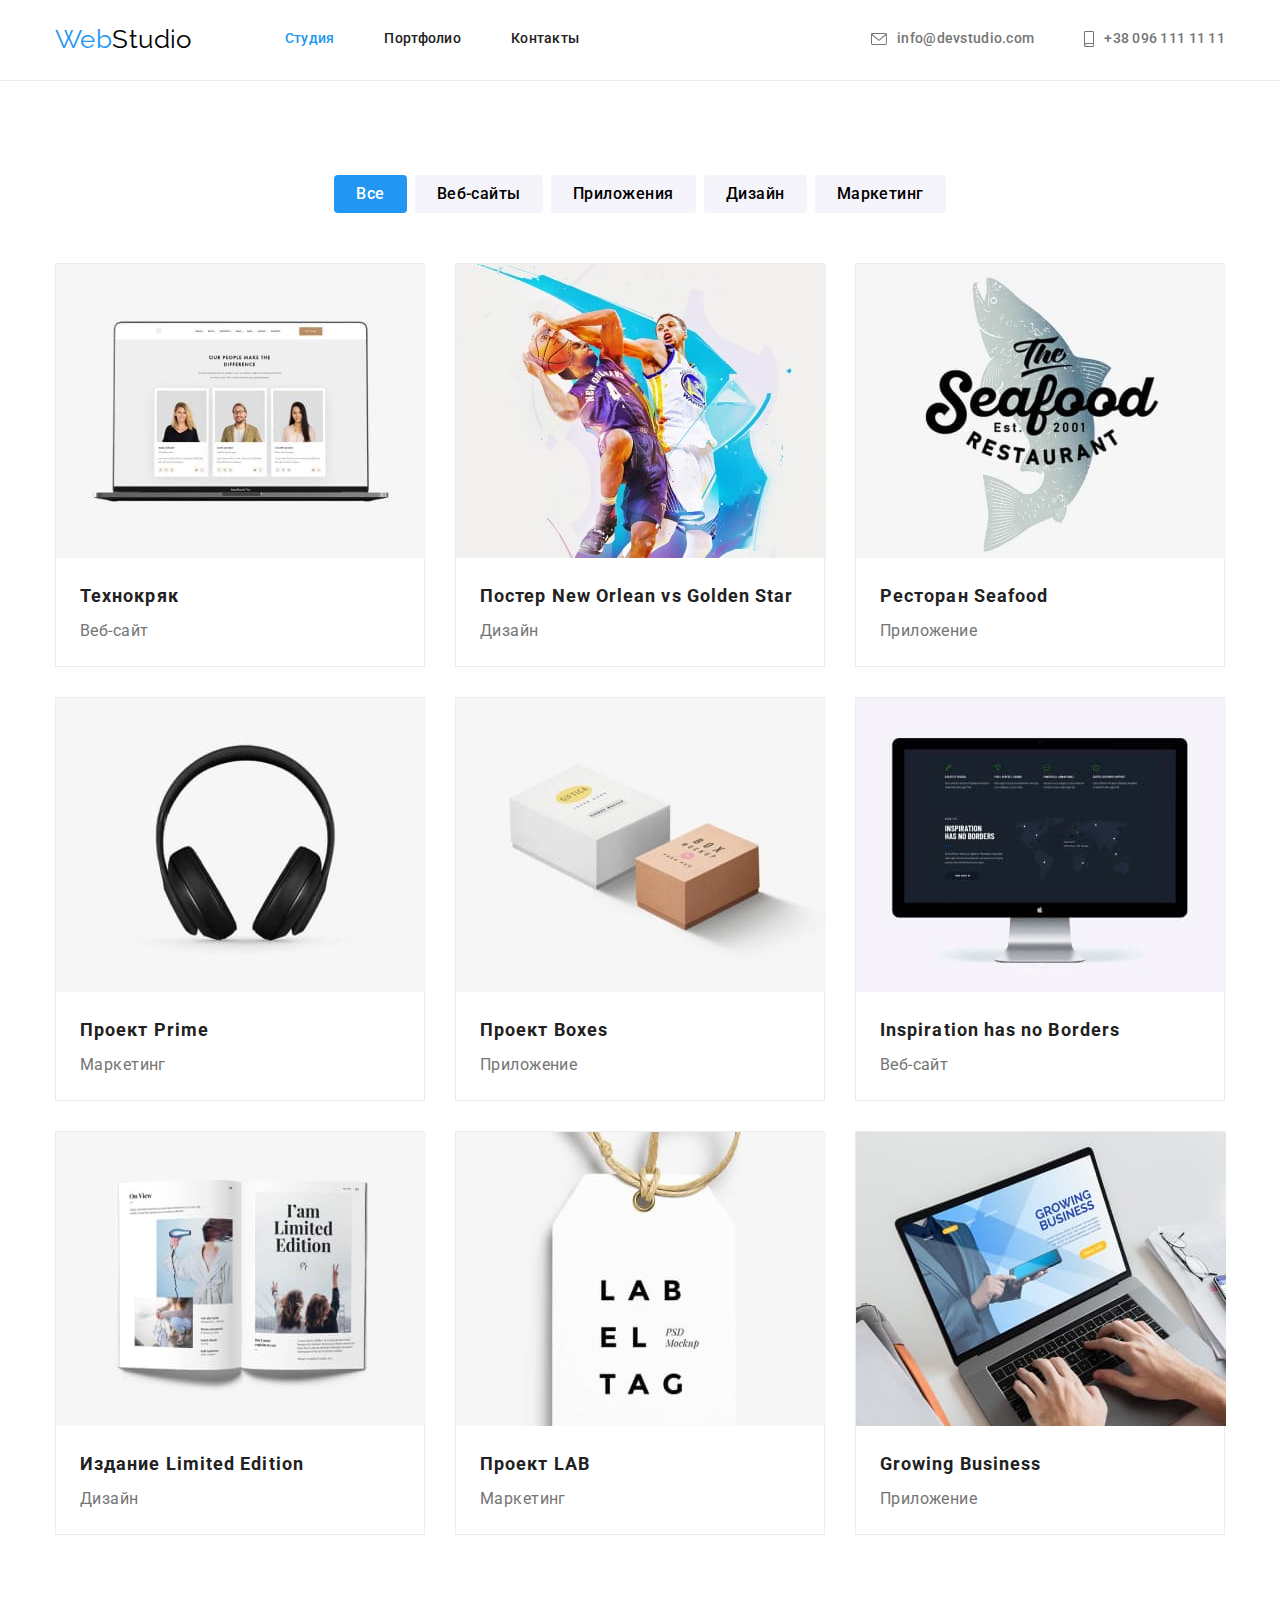
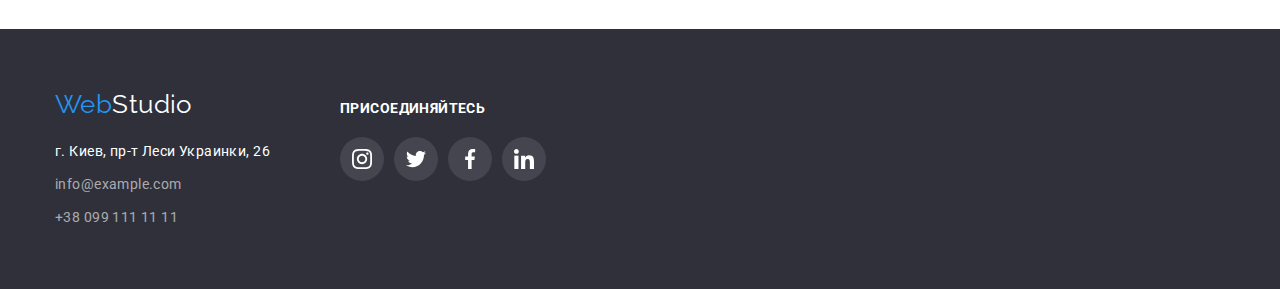
==== portfolio.html @ 63ad3b5c "Initial commit" ====
<!DOCTYPE html>
<html lang="ru">
	<head>
		<meta charset="UTF-8" />
		<meta http-equiv="X-UA-Compatible" content="IE=edge" />
		<meta name="viewport" content="width=device-width, initial-scale=1.0" />
		<title>Document</title>
		<link rel="preconnect" href="https://fonts.googleapis.com" />
		<link rel="preconnect" href="https://fonts.gstatic.com" crossorigin />
		<link
			href="https://fonts.googleapis.com/css2?family=Montserrat:wght@300;700&family=Raleway:wght@700&family=Roboto:wght@400;500;700;900&display=swap"
			rel="stylesheet"
		/>
		<link rel="stylesheet" href="https://cdn.jsdelivr.net/npm/modern-normalize@1.0.0/modern-normalize.min.css" />
		<link rel="stylesheet" href="./css/styles.css" />
	</head>

	<body>
		<!-- HEADER -->
		<header class="page-header">
			<div class="container page-header-container">
				<nav class="page-nav">
					<a class="logo link" href="./index.html">Web<sp class="logo-black">Studio</sp> </a>

					<ul class="menu list">
						<li class="menu-item">
							<a class="menu-link current link" href="./index.html">Студия</a>
						</li>
						<li class="menu-item">
							<a class="menu-link link" href="./portfolio.html">Портфолио</a>
						</li>
						<li class="menu-item">
							<a class="menu-link link" href="">Контакты</a>
						</li>
					</ul>
				</nav>
				<!-- ======== -->
				<ul class="menu list">
					<li class="menu-item">
						<a class="menu-link contact link" href="mailto:info@devstudio.com">
							<svg class="menu-link-icon" width="16px" height="12px">
								<use href="./images/sprite.svg#icon-envelope"></use>
							</svg>
							info@devstudio.com</a
						>
					</li>
					<li class="menu-item">
						<a class="menu-link contact link" href="tel:+380961111111">
							<svg class="menu-link-icon" width="10px" height="16px">
								<use href="./images/sprite.svg#icon-smartphone"></use>
							</svg>
							+38 096 111 11 11</a
						>
					</li>
				</ul>
			</div>
		</header>
		<div class="border"></div>

		<main>
			<!-- PORTFOLIO -->
			<section class="section">
				<h1 class="visually-hidden">Портфолио</h1>
				<div class="container">
					<ul class="portfolio-filtr list">
						<li class="portfolio-filtr-item">
							<button class="portfolio-btn current" type="button">Все</button>
						</li>
						<li class="portfolio-filtr-item">
							<button class="portfolio-btn" type="button">Веб-сайты</button>
						</li>
						<li class="portfolio-filtr-item">
							<button class="portfolio-btn" type="button">Приложения</button>
						</li>
						<li class="portfolio-filtr-item">
							<button class="portfolio-btn" type="button">Дизайн</button>
						</li>
						<li class="portfolio-filtr-item">
							<button class="portfolio-btn" type="button">Маркетинг</button>
						</li>
					</ul>

					<ul class="portfolio-list list">
						<li class="portfolio-link-items">
							<a class="portfolio-link link" href="">
								<img src="./images/projects/prod1.jpg" alt="Веб-сайт Технокряк открыт на мониторе" />
								<h2 class="portfolio-name">Технокряк</h2>
								<p class="portfolio-namefiltr">Веб-сайт</p>
								<p></p>
							</a>
						</li>
						<li class="portfolio-link-items">
							<a class="portfolio-link link" href="">
								<img src="./images/projects/prod2.jpg" alt="Постер баскетбольной команды" />
								<h2 class="portfolio-name">Постер New Orlean vs Golden Star</h2>
								<p class="portfolio-namefiltr">Дизайн</p>
								<p></p>
							</a>
						</li>
						<li class="portfolio-link-items">
							<a class="portfolio-link link" href="">
								<img src="./images/projects/prod3.jpg" alt="Лого рыбного ресторана " />
								<h2 class="portfolio-name">Ресторан Seafood</h2>
								<p class="portfolio-namefiltr">Приложение</p>
								<p></p>
							</a>
						</li>
						<li class="portfolio-link-items">
							<a class="portfolio-link link" href="">
								<img src="./images/projects/prod4.jpg" alt="Наушники" />
								<h2 class="portfolio-name">Проект Prime</h2>
								<p class="portfolio-namefiltr">Маркетинг</p>
								<p></p>
							</a>
						</li>
						<li class="portfolio-link-items">
							<a class="portfolio-link link" href="">
								<img src="./images/projects/prod5.jpg" alt="Упаковочные боксы" />
								<h2 class="portfolio-name">Проект Boxes</h2>
								<p class="portfolio-namefiltr">Приложение</p>
								<p></p>
							</a>
						</li>
						<li class="portfolio-link-items">
							<a class="portfolio-link link" href="">
								<img src="./images/projects/prod6.jpg" alt="Веб-сайт Inspiration открыт на мониторе" />
								<h2 class="portfolio-name">Inspiration has no Borders</h2>
								<p class="portfolio-namefiltr">Веб-сайт</p>
								<p></p>
							</a>
						</li>
						<li class="portfolio-link-items">
							<a class="portfolio-link link" href="">
								<img src="./images/projects/prod7.jpg" alt="Открытый глянцевый журнал" />
								<h2 class="portfolio-name">Издание Limited Edition</h2>
								<p class="portfolio-namefiltr">Дизайн</p>
								<p></p>
							</a>
						</li>
						<li class="portfolio-link-items">
							<a class="portfolio-link link" href="">
								<img src="./images/projects/prod8.jpg" alt="<Бирка LabelTag" />
								<h2 class="portfolio-name">Проект LAB</h2>
								<p class="portfolio-namefiltr">Маркетинг</p>
								<p></p>
							</a>
						</li>
						<li class="portfolio-link-items">
							<a class="portfolio-link link" href="">
								<img src="./images/projects/prod9.jpg" alt="Приложение Growing Business открыто на мониторе" />
								<h2 class="portfolio-name">Growing Business</h2>
								<p class="portfolio-namefiltr">Приложение</p>
								<p></p>
							</a>
						</li>
					</ul>
				</div>
			</section>
		</main>

		<!-- =====FOOTER=========== -->
		<footer class="footer">
			<div class="container footer-address-social">
				<div>
					<a class="logo link" href="./index.html">Web<sp class="logo-white">Studio</sp> </a>
					<address>
						<ul class="list">
							<li class="footer-link">
								<a
									class="adress-linkmap link"
									href="https://goo.gl/maps/qfytmngrcNCvskHWA"
									target="_blank"
									rel="noopener noreferer"
									>г. Киев, пр-т Леси Украинки, 26</a
								>
							</li>
							<li class="footer-link">
								<a class="adress-link link" href="mailto:info@example.com">info@example.com</a>
							</li>
							<li class="footer-link">
								<a class="adress-link link" href="tel:+380991111111">+38 099 111 11 11</a>
							</li>
						</ul>
					</address>
				</div>

				<div class="social">
					<h3 class="social-title">присоединяйтесь</h3>
					<ul class="social-list list">
						<li class="social-item">
							<a class="social-link link" href="">
								<svg class="social-item-logo">
									<use href="./images/sprite.svg#icon-instagram-2"></use>
								</svg>
							</a>
						</li>
						<li class="social-item">
							<a class="social-link link" href="">
								<svg class="social-item-logo">
									<use href="./images/sprite.svg#icon-twitter-1"></use>
								</svg>
							</a>
						</li>
						<li class="social-item">
							<a class="social-link link" href="">
								<svg class="social-item-logo">
									<use href="./images/sprite.svg#icon-facebook-1"></use>
								</svg>
							</a>
						</li>
						<li class="social-item">
							<a class="social-link link" href="">
								<svg class="social-item-logo">
									<use href="./images/sprite.svg#icon-linkedin-1"></use>
								</svg>
							</a>
						</li>
					</ul>
				</div>
			</div>
		</footer>
	</body>
</html>
---- css/styles.css ----
/* ====== Variables========================== */

:root {
	--primery-text-color: #212121;
	--secondary-text-color: #757575;
	--third-text-color: #ffffff;
	--accent-color: #2196f3;
	--primery-backgraund-color: #ffffff;
	--secondary-backgraund-color: #2f303a;
	--third-backgraund-color: #f5f4fa;
	--fours-text-color: #afb1b8;
	--icon-bg-color: rgba(255, 255, 255, 0.1);
}

/* =========== Reseting Geometry and Styles ========== */
h1,
h2,
h3,
h4,
p {
	margin-top: 0;
	margin-bottom: 0;
}

ul,
ol {
	margin-top: 0;
	margin-bottom: 0;
	padding-left: 0;
}

img {
	display: block;
}

button {
	cursor: pointer;
	border: none;
}

.list {
	list-style: none;
}
.link {
	text-decoration: none;
}

/* ======== General Styles ============================== */

body {
	font-family: "Roboto", sans-serif;
	font-size: 14px;
	letter-spacing: 0.03em;
	color: var(--primery-text-color);
	background-color: var(--primery-backgraund-color);
}

.dark-box {
	background-color: var(--secondary-backgraund-color);
}

.grey-box {
	background-color: var(--third-backgraund-color);
}

.container {
	width: 1200px;
	margin-left: auto;
	margin-right: auto;
	padding-left: 15px;
	padding-right: 15px;
}

.section {
	padding-top: 94px;
	padding-bottom: 94px;
}

/* =======HEADER=================== */

.logo-black {
	color: black;
}

.logo-white {
	color: var(--third-text-color);
}

.logo {
	/* outline: 1px solid red; */
	margin-right: 93px;
	font-family: "Raleway";
	font-size: 26px;
	line-height: 1.19;
	color: var(--accent-color);
}

.page-header {
	padding-top: 24px;
	padding-bottom: 25px;
}
.page-header-container {
	display: flex;
	align-items: center;
	justify-content: space-between;
}

.page-nav {
	display: flex;
}

.menu {
	display: flex;
	align-items: center;
}

.menu-link {
	display: flex;
	align-items: center;
	margin-left: auto;
	font-weight: 500;
	line-height: 1.14;
	letter-spacing: 0.02em;
	color: var(--primery-text-color);
}

.menu-link:not(:last-child),
.menu-item:not(:last-child) {
	margin-right: 50px;
}

.contact {
	color: var(--secondary-text-color);
}

.menu-item .current,
.menu-link:hover,
.menu-link:focus {
	color: var(--accent-color);
}

.menu-link-icon {
	margin-right: 10px;
	fill: currentColor;
}

.border {
	border-top: 1px solid #ececec;
}

/* ==========HERO================ */

.hero {
	margin-left: auto;
	margin-right: auto;
	padding-top: 200px;
	padding-bottom: 200px;
	text-align: center;
	background-image: linear-gradient(to right, rgba(47, 48, 58, 0.4), rgba(47, 48, 58, 0.4)),
		url("../images/hero/hero.jpg");
	background-color: var(--secondary-backgraund-color);
	max-width: 1600px;
	background-repeat: no-repeat;
	background-position: center;
	background-size: cover;
}

.hero-title {
	margin-left: auto;
	margin-right: auto;
	width: 696px;
	font-weight: 900;
	font-size: 44px;
	line-height: 1.36;
	letter-spacing: 0.06em;
	text-transform: uppercase;
	color: var(--third-text-color);
}

.hero-btn {
	padding-top: 10px;
	padding-bottom: 10px;
	padding-right: 32px;
	padding-left: 32px;
	margin-top: 30px;
	font-size: 16px;
	line-height: 1.88;
	letter-spacing: 0.06em;
	background: var(--accent-color);
	color: var(--third-text-color);
	box-shadow: 0px 4px 4px rgba(0, 0, 0, 0.15);
	border-radius: 4px;
}

.hero-btn:active {
	background-color: #188ce8;
	box-shadow: 0px 4px 4px rgba(0, 0, 0, 0.15);
	border-radius: 4px;
}

/* ========SPECIAL================ */

.visually-hidden {
	position: absolute;
	width: 1px;
	height: 1px;
	margin: -1px;
	border: 0;
	padding: 0;

	white-space: nowrap;
	clip-path: inset(100%);
	clip: rect(0 0 0 0);
	overflow: hidden;
}

.special-list {
	display: flex;
	flex-wrap: wrap;
	gap: 30px;
	/* margin-bottom: 94px; */
}

.special-item {
	flex-basis: calc((100% - 90px) / 4);
}
.special-title {
	margin-bottom: 10px;
	font-size: 14px;
	line-height: 1.14;
	text-transform: uppercase;
}

.special-text {
	line-height: 1.71;
	font-style: normal;
	color: var(--secondary-text-color);
}

.special-link {
	display: flex;
	flex-wrap: wrap;
	align-content: center;
	justify-content: center;
	height: 120px;
	background: var(--third-backgraund-color);
	border-radius: 4px;
	margin-bottom: 30px;
}

.special-link-icon {
	display: flex;
	flex-wrap: wrap;
	width: 70px;
	height: 70px;
}
/* ==============LIST OFFER=========== */

.about {
	padding-top: 0px;
}

.offer-list {
	display: flex;
	gap: 30px;
	/* outline: 1px solid red; */
}

.offer-item {
	flex-basis: calc((100% - 60px) / 3);
}
/* ==============TEAM================ */

.team {
	background-color: var(--third-backgraund-color);
}

.section-title {
	margin-bottom: 50px;
	font-size: 36px;
	line-height: 1.17;
	text-align: center;
}

.team-list {
	display: flex;
	flex-wrap: wrap;
	gap: 30px;
	/* outline: 1px solid red; */
}

.team-item {
	background-color: var(--primery-backgraund-color);
	flex-basis: calc((100% - 90px) / 4);
	box-shadow: 0px 1px 3px rgba(0, 0, 0, 0.12), 0px 1px 1px rgba(0, 0, 0, 0.14), 0px 2px 1px rgba(0, 0, 0, 0.2);
	border-radius: 0px 0px 4px 4px;
}

.team-man {
	padding-top: 30px;
	font-weight: 500;
	font-size: 16px;
	line-height: 1.19;
	text-align: center;
}

.team-spec {
	margin-top: 10px;
	margin-bottom: 16px;
	/* padding-bottom: 30px; */
	font-size: 16px;
	line-height: 1.19;
	text-align: center;
	color: var(--secondary-text-color);
}

.team-social-list {
	display: flex;
	gap: 10px;
	justify-content: center;
	margin: 0px;
	padding-bottom: 30px;
}

.team-social-link {
	/* outline: 1px solid red; */
	display: flex;
	width: 44px;
	height: 44px;
	border-radius: 50%;
	justify-content: center;
	align-items: center;
	fill: var(--fours-text-color);
}

.team-social-icon {
	width: 20px;
	height: 20px;
}

.team-social-link:hover,
.team-social-link:focus {
	fill: var(--primery-backgraund-color);
	background-color: var(--accent-color);
}

/* ========ПОСТОЯННЫЕ КЛИЕНТЫ=========== */

.clients-list {
	/* outline: 1px solid teal; */
	display: flex;
	gap: 30px;
	justify-content: center;
}

.clients-link {
	display: flex;
	width: 170px;
	height: 92px;
	justify-content: center;
	align-items: center;
	fill: var(--fours-text-color);
	border-radius: 4px;
	border: 1px solid var(--fours-text-color);
}

.clients-icon {
	width: 106px;
	height: 60px;
	/* outline: 1px solid teal; */
}

.clients-link:hover,
.clients-link:focus {
	fill: var(--accent-color);
	border: 1px solid var(--accent-color);
}

/* =============FOOTER================= */

.footer .logo {
	display: block;
	margin-right: 0px;
	margin-bottom: 20px;
}

.footer {
	padding-top: 60px;
	padding-bottom: 59px;
	background-color: var(--secondary-backgraund-color);
}

.footer-link:not(:last-child) {
	display: block;
	margin-bottom: 9px;
}

.adress-linkmap {
	font-style: normal;
	line-height: 1.71;
	color: var(--third-text-color);
}

.adress-link {
	font-style: normal;
	line-height: 1.71;
	color: rgba(255, 255, 255, 0.6);
}

.adress-link:hover,
.adress-link:focus {
	color: var(--accent-color);
}

/* ---------------------------- */
.footer-address-social {
	display: flex;
	align-items: baseline;
}

.social {
	margin-left: 70px;
}

.social-title {
	margin-bottom: 20px;
	font-size: 14px;
	line-height: 1.14;
	text-transform: uppercase;
	font-style: normal;
	color: var(--third-text-color);
}

.social-list {
	display: flex;
	flex-wrap: wrap;
	align-items: center;
	justify-content: center;
	gap: 10px;
}

.social-link {
	width: 44px;
	height: 44px;
	border-radius: 50%;
	display: flex;
	flex-wrap: wrap;
	align-content: center;
	justify-content: center;
	fill: var(--third-text-color);
}

.social-item {
	display: flex;
	flex-wrap: wrap;
	width: 44px;
	height: 44px;
	border-radius: 50%;
	background: var(--icon-bg-color);
}

.social-item-logo {
	width: 20px;
	height: 20px;
}

.social-link:hover,
.social-link:focus {
	background: var(--accent-color);
}

/* =============PORTFOLIO============= */

.portfolio-filtr {
	display: flex;
	flex-wrap: wrap;
	justify-content: center;
	margin-bottom: 50px;
	outline: #757575;
}

.portfolio-filtr-item:not(:last-child) {
	margin-right: 8px;
}

.portfolio-filtr .current {
	color: var(--third-text-color);
	background: var(--accent-color);

	/* box-shadow: 0px 3px 1px rgba(0, 0, 0, 0, 0px 1px 2px rgba(0, 0, 0, 0.08), 0px 22px rgba(0, 0, 0, 0.12); */
	/* border-radius: 4px; */
}

.portfolio-btn {
	padding: 6px 22px;
	font-family: "Roboto";
	font-style: normal;
	font-weight: 500;
	font-size: 16px;
	line-height: 1.62;
	text-align: center;
	letter-spacing: 0.03em;
	background: var(--third-backgraund-color);
	border-radius: 4px;
}

.portfolio-btn:hover,
.portfolio-btn:focus {
	background: var(--accent-color);
	color: var(--third-text-color);

	box-shadow: 0px 3px 1px rgba(0, 0, 0, 0.1), 0px 1px 2px rgba(0, 0, 0, 0.08), 0px 2px 2px rgba(0, 0, 0, 0.12);
	border-radius: 4px;
}

.portfolio-list {
	display: flex;
	flex-wrap: wrap;
	gap: 30px;
}

.portfolio-link-items {
	width: calc((100% - 60px) / 3);
	border: 1px solid #ececec;
}

.portfolio-name {
	padding-top: 20px;
	padding-left: 24px;
	margin-bottom: 2px;
	font-size: 18px;
	line-height: 2;
	letter-spacing: 0.06em;
	color: var(--primery-text-color);
}

.portfolio-namefiltr {
	padding-bottom: 20px;
	padding-left: 24px;
	font-size: 16px;
	line-height: 1.88;
	color: var(--secondary-text-color);
}

.portfolio-link {
	display: block;
	max-width: 100%;
	background-color: var(--primery-backgraund-color);
}

.portfolio-link:hover,
.portfolio-link:focus {
	box-shadow: 0px 1px 1px rgba(0, 0, 0, 0.12), 0px 4px 4px rgba(0, 0, 0, 0.06), 1px 4px 6px rgba(0, 0, 0, 0.16);
}
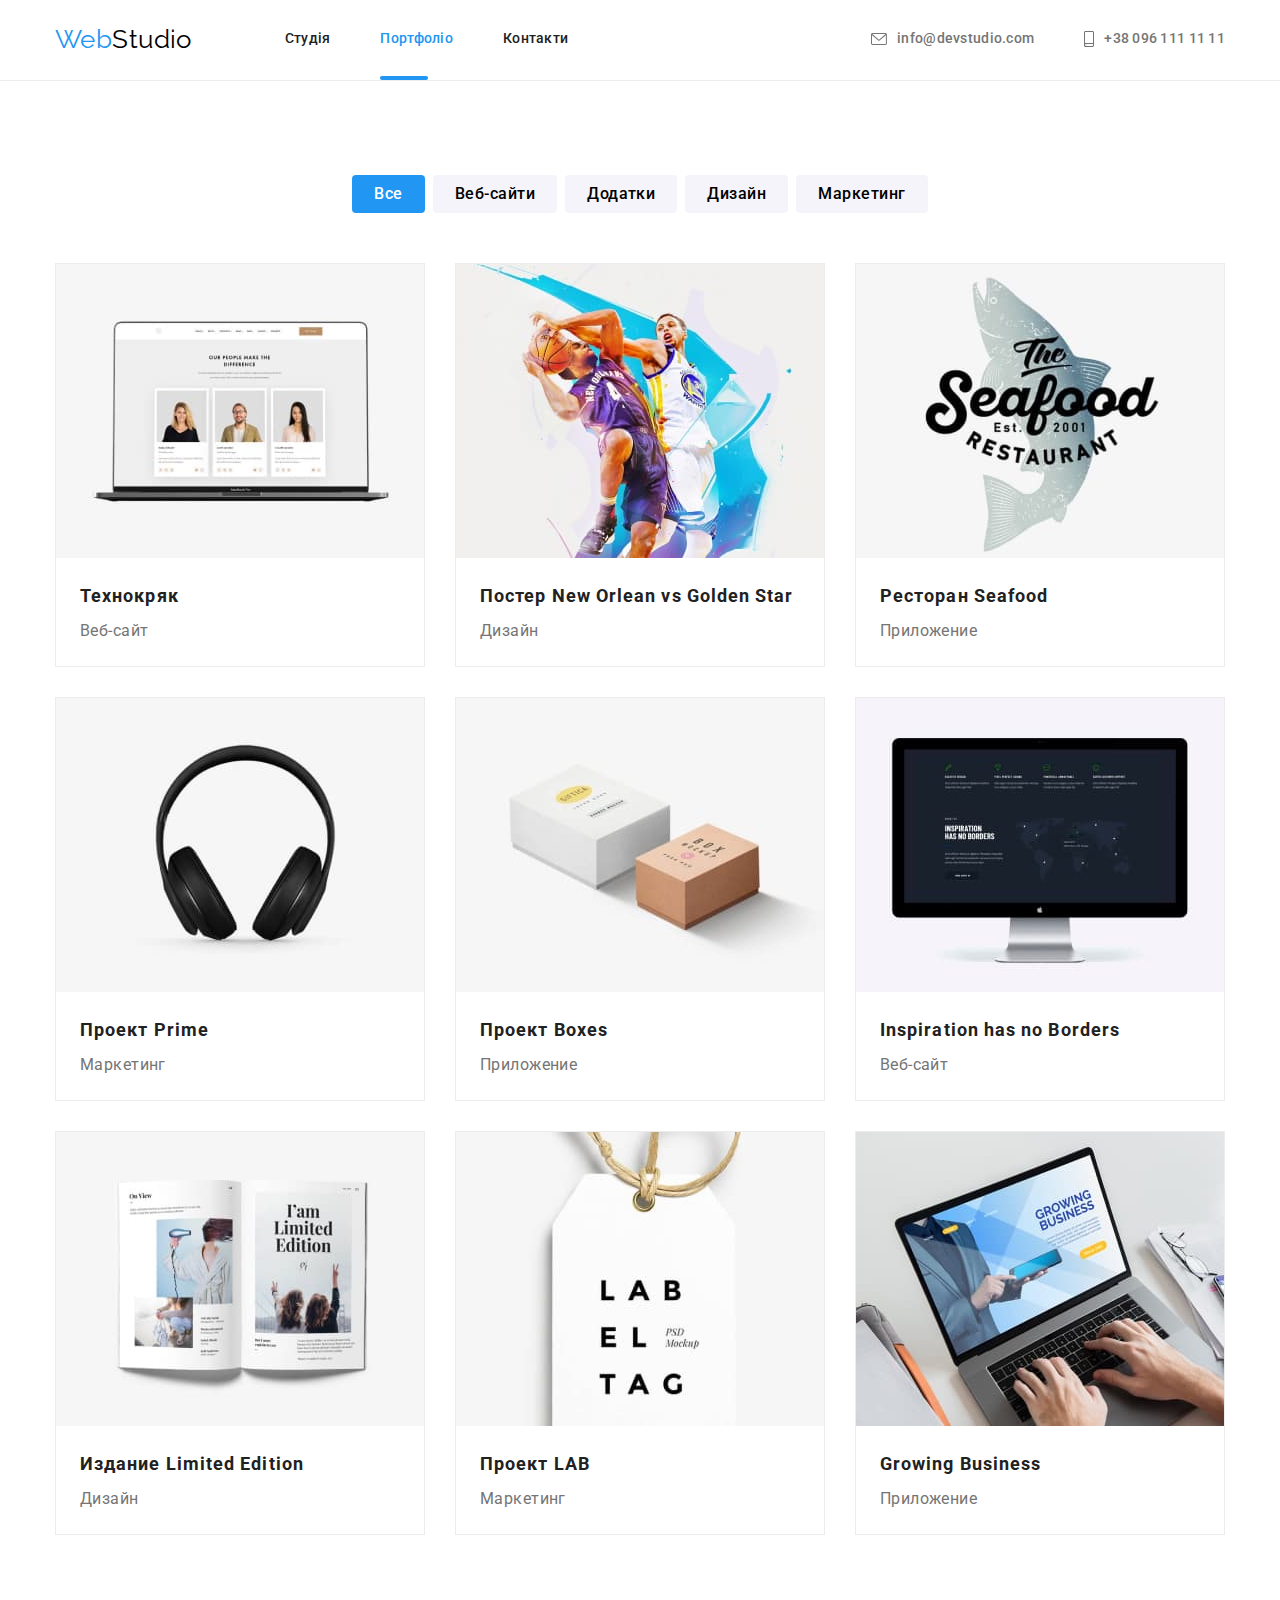
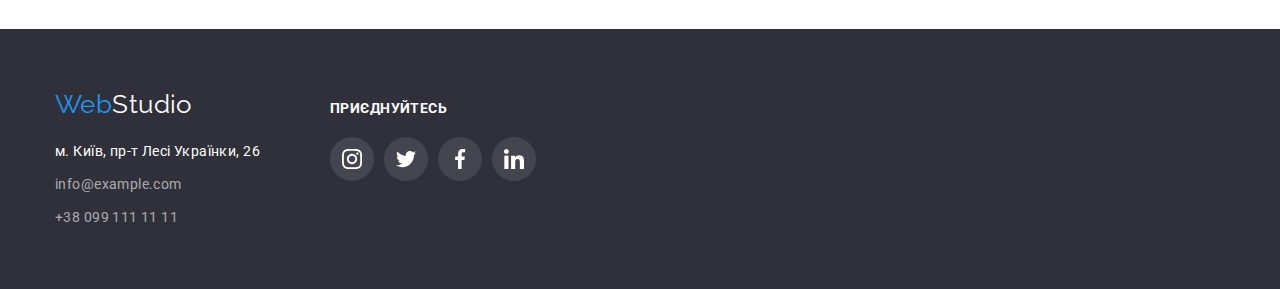
==== commit 66846a28: "HW-5" ====
--- a/portfolio.html
+++ b/portfolio.html
@@ -24,13 +24,13 @@
 
 					<ul class="menu list">
 						<li class="menu-item">
-							<a class="menu-link current link" href="./index.html">Студия</a>
+							<a class="menu-link link" href="./index.html">Студія</a>
 						</li>
 						<li class="menu-item">
-							<a class="menu-link link" href="./portfolio.html">Портфолио</a>
+							<a class="menu-link current link" href="./portfolio.html">Портфоліо</a>
 						</li>
 						<li class="menu-item">
-							<a class="menu-link link" href="">Контакты</a>
+							<a class="menu-link link" href="">Контакти</a>
 						</li>
 					</ul>
 				</nav>
@@ -67,10 +67,10 @@
 							<button class="portfolio-btn current" type="button">Все</button>
 						</li>
 						<li class="portfolio-filtr-item">
-							<button class="portfolio-btn" type="button">Веб-сайты</button>
-						</li>
-						<li class="portfolio-filtr-item">
-							<button class="portfolio-btn" type="button">Приложения</button>
+							<button class="portfolio-btn" type="button">Веб-сайти</button>
+						</li>
+						<li class="portfolio-filtr-item">
+							<button class="portfolio-btn" type="button">Додатки</button>
 						</li>
 						<li class="portfolio-filtr-item">
 							<button class="portfolio-btn" type="button">Дизайн</button>
@@ -83,7 +83,13 @@
 					<ul class="portfolio-list list">
 						<li class="portfolio-link-items">
 							<a class="portfolio-link link" href="">
-								<img src="./images/projects/prod1.jpg" alt="Веб-сайт Технокряк открыт на мониторе" />
+								<div class="portfolio-thumb">
+									<img src="./images/projects/prod1.jpg" alt="Веб-сайт Технокряк открыт на мониторе" />
+									<p class="overlay">
+										Ресурс пропонує комплексні пропозиції з різним рівнем функціоналу та сервісів. Все це дозволить
+										відвідувачу отримати вичерпні відомості про компанію чи приватну особу.
+									</p>
+								</div>
 								<h2 class="portfolio-name">Технокряк</h2>
 								<p class="portfolio-namefiltr">Веб-сайт</p>
 								<p></p>
@@ -91,7 +97,13 @@
 						</li>
 						<li class="portfolio-link-items">
 							<a class="portfolio-link link" href="">
-								<img src="./images/projects/prod2.jpg" alt="Постер баскетбольной команды" />
+								<div class="portfolio-thumb">
+									<img src="./images/projects/prod2.jpg" alt="Постер баскетбольной команды" />
+									<p class="overlay">
+										Ресурс пропонує комплексні пропозиції з різним рівнем функціоналу та сервісів. Все це дозволить
+										відвідувачу отримати вичерпні відомості про компанію чи приватну особу.
+									</p>
+								</div>
 								<h2 class="portfolio-name">Постер New Orlean vs Golden Star</h2>
 								<p class="portfolio-namefiltr">Дизайн</p>
 								<p></p>
@@ -99,15 +111,27 @@
 						</li>
 						<li class="portfolio-link-items">
 							<a class="portfolio-link link" href="">
-								<img src="./images/projects/prod3.jpg" alt="Лого рыбного ресторана " />
+								<div class="portfolio-thumb">
+									<img src="./images/projects/prod3.jpg" alt="Лого рыбного ресторана " />
+									<p class="overlay">
+										Ресурс пропонує комплексні пропозиції з різним рівнем функціоналу та сервісів. Все це дозволить
+										відвідувачу отримати вичерпні відомості про компанію чи приватну особу.
+									</p>
+								</div>
 								<h2 class="portfolio-name">Ресторан Seafood</h2>
 								<p class="portfolio-namefiltr">Приложение</p>
 								<p></p>
 							</a>
 						</li>
 						<li class="portfolio-link-items">
-							<a class="portfolio-link link" href="">
-								<img src="./images/projects/prod4.jpg" alt="Наушники" />
+							<a class="portfolio-link link" href=""
+								><div class="portfolio-thumb">
+									<img src="./images/projects/prod4.jpg" alt="Наушники" />
+									<p class="overlay">
+										Ресурс пропонує комплексні пропозиції з різним рівнем функціоналу та сервісів. Все це дозволить
+										відвідувачу отримати вичерпні відомості про компанію чи приватну особу.
+									</p>
+								</div>
 								<h2 class="portfolio-name">Проект Prime</h2>
 								<p class="portfolio-namefiltr">Маркетинг</p>
 								<p></p>
@@ -115,7 +139,13 @@
 						</li>
 						<li class="portfolio-link-items">
 							<a class="portfolio-link link" href="">
-								<img src="./images/projects/prod5.jpg" alt="Упаковочные боксы" />
+								<div class="portfolio-thumb">
+									<img src="./images/projects/prod5.jpg" alt="Упаковочные боксы" />
+									<p class="overlay">
+										Ресурс пропонує комплексні пропозиції з різним рівнем функціоналу та сервісів. Все це дозволить
+										відвідувачу отримати вичерпні відомості про компанію чи приватну особу.
+									</p>
+								</div>
 								<h2 class="portfolio-name">Проект Boxes</h2>
 								<p class="portfolio-namefiltr">Приложение</p>
 								<p></p>
@@ -123,7 +153,13 @@
 						</li>
 						<li class="portfolio-link-items">
 							<a class="portfolio-link link" href="">
-								<img src="./images/projects/prod6.jpg" alt="Веб-сайт Inspiration открыт на мониторе" />
+								<div class="portfolio-thumb">
+									<img src="./images/projects/prod6.jpg" alt="Веб-сайт Inspiration открыт на мониторе" />
+									<p class="overlay">
+										Ресурс пропонує комплексні пропозиції з різним рівнем функціоналу та сервісів. Все це дозволить
+										відвідувачу отримати вичерпні відомості про компанію чи приватну особу.
+									</p>
+								</div>
 								<h2 class="portfolio-name">Inspiration has no Borders</h2>
 								<p class="portfolio-namefiltr">Веб-сайт</p>
 								<p></p>
@@ -131,7 +167,13 @@
 						</li>
 						<li class="portfolio-link-items">
 							<a class="portfolio-link link" href="">
-								<img src="./images/projects/prod7.jpg" alt="Открытый глянцевый журнал" />
+								<div class="portfolio-thumb">
+									<img src="./images/projects/prod7.jpg" alt="Открытый глянцевый журнал" />
+									<p class="overlay">
+										Ресурс пропонує комплексні пропозиції з різним рівнем функціоналу та сервісів. Все це дозволить
+										відвідувачу отримати вичерпні відомості про компанію чи приватну особу.
+									</p>
+								</div>
 								<h2 class="portfolio-name">Издание Limited Edition</h2>
 								<p class="portfolio-namefiltr">Дизайн</p>
 								<p></p>
@@ -139,7 +181,13 @@
 						</li>
 						<li class="portfolio-link-items">
 							<a class="portfolio-link link" href="">
-								<img src="./images/projects/prod8.jpg" alt="<Бирка LabelTag" />
+								<div class="portfolio-thumb">
+									<img src="./images/projects/prod8.jpg" alt="Бирка LabelTag" />
+									<p class="overlay">
+										Ресурс пропонує комплексні пропозиції з різним рівнем функціоналу та сервісів. Все це дозволить
+										відвідувачу отримати вичерпні відомості про компанію чи приватну особу.
+									</p>
+								</div>
 								<h2 class="portfolio-name">Проект LAB</h2>
 								<p class="portfolio-namefiltr">Маркетинг</p>
 								<p></p>
@@ -147,7 +195,13 @@
 						</li>
 						<li class="portfolio-link-items">
 							<a class="portfolio-link link" href="">
-								<img src="./images/projects/prod9.jpg" alt="Приложение Growing Business открыто на мониторе" />
+								<div class="portfolio-thumb">
+									<img src="./images/projects/prod9.jpg" alt="Приложение Growing Business открыто на мониторе" />
+									<p class="overlay">
+										Ресурс пропонує комплексні пропозиції з різним рівнем функціоналу та сервісів. Все це дозволить
+										відвідувачу отримати вичерпні відомості про компанію чи приватну особу.
+									</p>
+								</div>
 								<h2 class="portfolio-name">Growing Business</h2>
 								<p class="portfolio-namefiltr">Приложение</p>
 								<p></p>
@@ -158,7 +212,8 @@
 			</section>
 		</main>
 
-		<!-- =====FOOTER=========== -->
+		<!-- FOOTER -->
+
 		<footer class="footer">
 			<div class="container footer-address-social">
 				<div>
@@ -171,7 +226,7 @@
 									href="https://goo.gl/maps/qfytmngrcNCvskHWA"
 									target="_blank"
 									rel="noopener noreferer"
-									>г. Киев, пр-т Леси Украинки, 26</a
+									>м. Київ, пр-т Лесі Українки, 26</a
 								>
 							</li>
 							<li class="footer-link">
@@ -185,7 +240,7 @@
 				</div>
 
 				<div class="social">
-					<h3 class="social-title">присоединяйтесь</h3>
+					<h3 class="social-title">приєднуйтесь</h3>
 					<ul class="social-list list">
 						<li class="social-item">
 							<a class="social-link link" href="">
--- a/css/styles.css
+++ b/css/styles.css
@@ -10,6 +10,9 @@
 	--third-backgraund-color: #f5f4fa;
 	--fours-text-color: #afb1b8;
 	--icon-bg-color: rgba(255, 255, 255, 0.1);
+	--overlay-color: rgba(33, 150, 243, 0.9);
+	--second-overlay-color: rgba(47, 48, 58, 0.8);
+	--transithion-duration-function: 250ms cubic-bezier(0.4, 0, 0.2, 1);
 }
 
 /* =========== Reseting Geometry and Styles ========== */
@@ -96,6 +99,7 @@
 }
 
 .page-header {
+	position: relative;
 	padding-top: 24px;
 	padding-bottom: 25px;
 }
@@ -122,6 +126,7 @@
 	line-height: 1.14;
 	letter-spacing: 0.02em;
 	color: var(--primery-text-color);
+	transition: var(--transithion-duration-function);
 }
 
 .menu-link:not(:last-child),
@@ -146,6 +151,18 @@
 
 .border {
 	border-top: 1px solid #ececec;
+}
+
+.menu-item .current::after {
+	position: absolute;
+	bottom: 0;
+	display: block;
+	cursor: auto;
+	content: "";
+	width: 48px;
+	height: 4px;
+	background-color: currentColor;
+	border-radius: 2px;
 }
 
 /* ==========HERO================ */
@@ -190,6 +207,7 @@
 	color: var(--third-text-color);
 	box-shadow: 0px 4px 4px rgba(0, 0, 0, 0.15);
 	border-radius: 4px;
+	transition: background-color var(--transithion-duration-function);
 }
 
 .hero-btn:active {
@@ -268,6 +286,25 @@
 
 .offer-item {
 	flex-basis: calc((100% - 60px) / 3);
+}
+
+.ofer-thumb {
+	position: relative;
+}
+
+.ofer-overlay {
+	position: absolute;
+	bottom: 0;
+	left: 0;
+	padding-top: 27px;
+	padding-bottom: 27px;
+	width: 100%;
+	height: calc(70 / 294 * 100%);
+	line-height: 1.14;
+	text-align: center;
+	text-transform: uppercase;
+	color: var(--primery-backgraund-color);
+	background-color: var(--second-overlay-color);
 }
 /* ==============TEAM================ */
 
@@ -331,6 +368,7 @@
 	justify-content: center;
 	align-items: center;
 	fill: var(--fours-text-color);
+	transition: fill var(--transithion-duration-function), background-color var(--transithion-duration-function);
 }
 
 .team-social-icon {
@@ -362,6 +400,7 @@
 	fill: var(--fours-text-color);
 	border-radius: 4px;
 	border: 1px solid var(--fours-text-color);
+	transition: fill var(--transithion-duration-function), border var(--transithion-duration-function);
 }
 
 .clients-icon {
@@ -405,6 +444,7 @@
 	font-style: normal;
 	line-height: 1.71;
 	color: rgba(255, 255, 255, 0.6);
+	transition: var(--transithion-duration-function);
 }
 
 .adress-link:hover,
@@ -448,6 +488,7 @@
 	align-content: center;
 	justify-content: center;
 	fill: var(--third-text-color);
+	transition: background var(--transithion-duration-function);
 }
 
 .social-item {
@@ -502,6 +543,7 @@
 	letter-spacing: 0.03em;
 	background: var(--third-backgraund-color);
 	border-radius: 4px;
+	transition: background var(--transithion-duration-function), color var(--transithion-duration-function);
 }
 
 .portfolio-btn:hover,
@@ -544,6 +586,7 @@
 
 .portfolio-link {
 	display: block;
+
 	max-width: 100%;
 	background-color: var(--primery-backgraund-color);
 }
@@ -552,3 +595,86 @@
 .portfolio-link:focus {
 	box-shadow: 0px 1px 1px rgba(0, 0, 0, 0.12), 0px 4px 4px rgba(0, 0, 0, 0.06), 1px 4px 6px rgba(0, 0, 0, 0.16);
 }
+
+.portfolio-thumb {
+	position: relative;
+	overflow: hidden;
+}
+
+.overlay {
+	position: absolute;
+	top: 0;
+	left: 0;
+	padding-top: 63px;
+	padding-bottom: 63px;
+	padding-left: 24px;
+	padding-right: 24px;
+	width: 100%;
+	height: 100%;
+	overflow: auto;
+	transform: translate(0, 100%);
+	transition: transform var(--transithion-duration-function);
+	background-color: var(--overlay-color);
+	color: #ffffff;
+	font-size: 18px;
+	line-height: 1.56;
+}
+
+.portfolio-link:hover .overlay,
+.portfolio-link:focus .overlay {
+	transform: translate(0, 0);
+}
+
+/* ============MODAL WINDOW========== */
+
+.backdrop {
+	position: fixed;
+	z-index: 100;
+	top: 0;
+	left: 0;
+	width: 100%;
+	height: 100%;
+	background-color: rgba(0, 0, 0, 0.2);
+	transition: opacity var(--transithion-duration-function), visability var(--transithion-duration-function);
+}
+
+.backdrop.is-hidden {
+	opacity: 0;
+	visibility: hidden;
+	pointer-events: none;
+}
+
+.modal {
+	position: absolute;
+	top: 50%;
+	left: 50%;
+	transform: translate(-50%, -50%);
+	width: 528px;
+	height: 580px;
+	background-color: var(--primery-backgraund-color);
+}
+.close-modal-btn {
+	position: absolute;
+	top: 8px;
+	right: 8px;
+	display: flex;
+	justify-content: center;
+	align-items: center;
+	width: 30px;
+	height: 30px;
+	border-radius: 50%;
+	background-color: transparent;
+	border: 1px solid var(--primery-text-color);
+	padding: 0;
+	transition: border-color var(--tra);
+}
+
+.close-modal-btn:hover,
+.close-modal-btn:focus {
+	border-color: var(--accent-color);
+}
+
+.close-modal-btn:hover .modal-close-btn-icon,
+.close-modal-btn:focus .modal-close-btn-icon {
+	fill: var(--accent-color);
+}
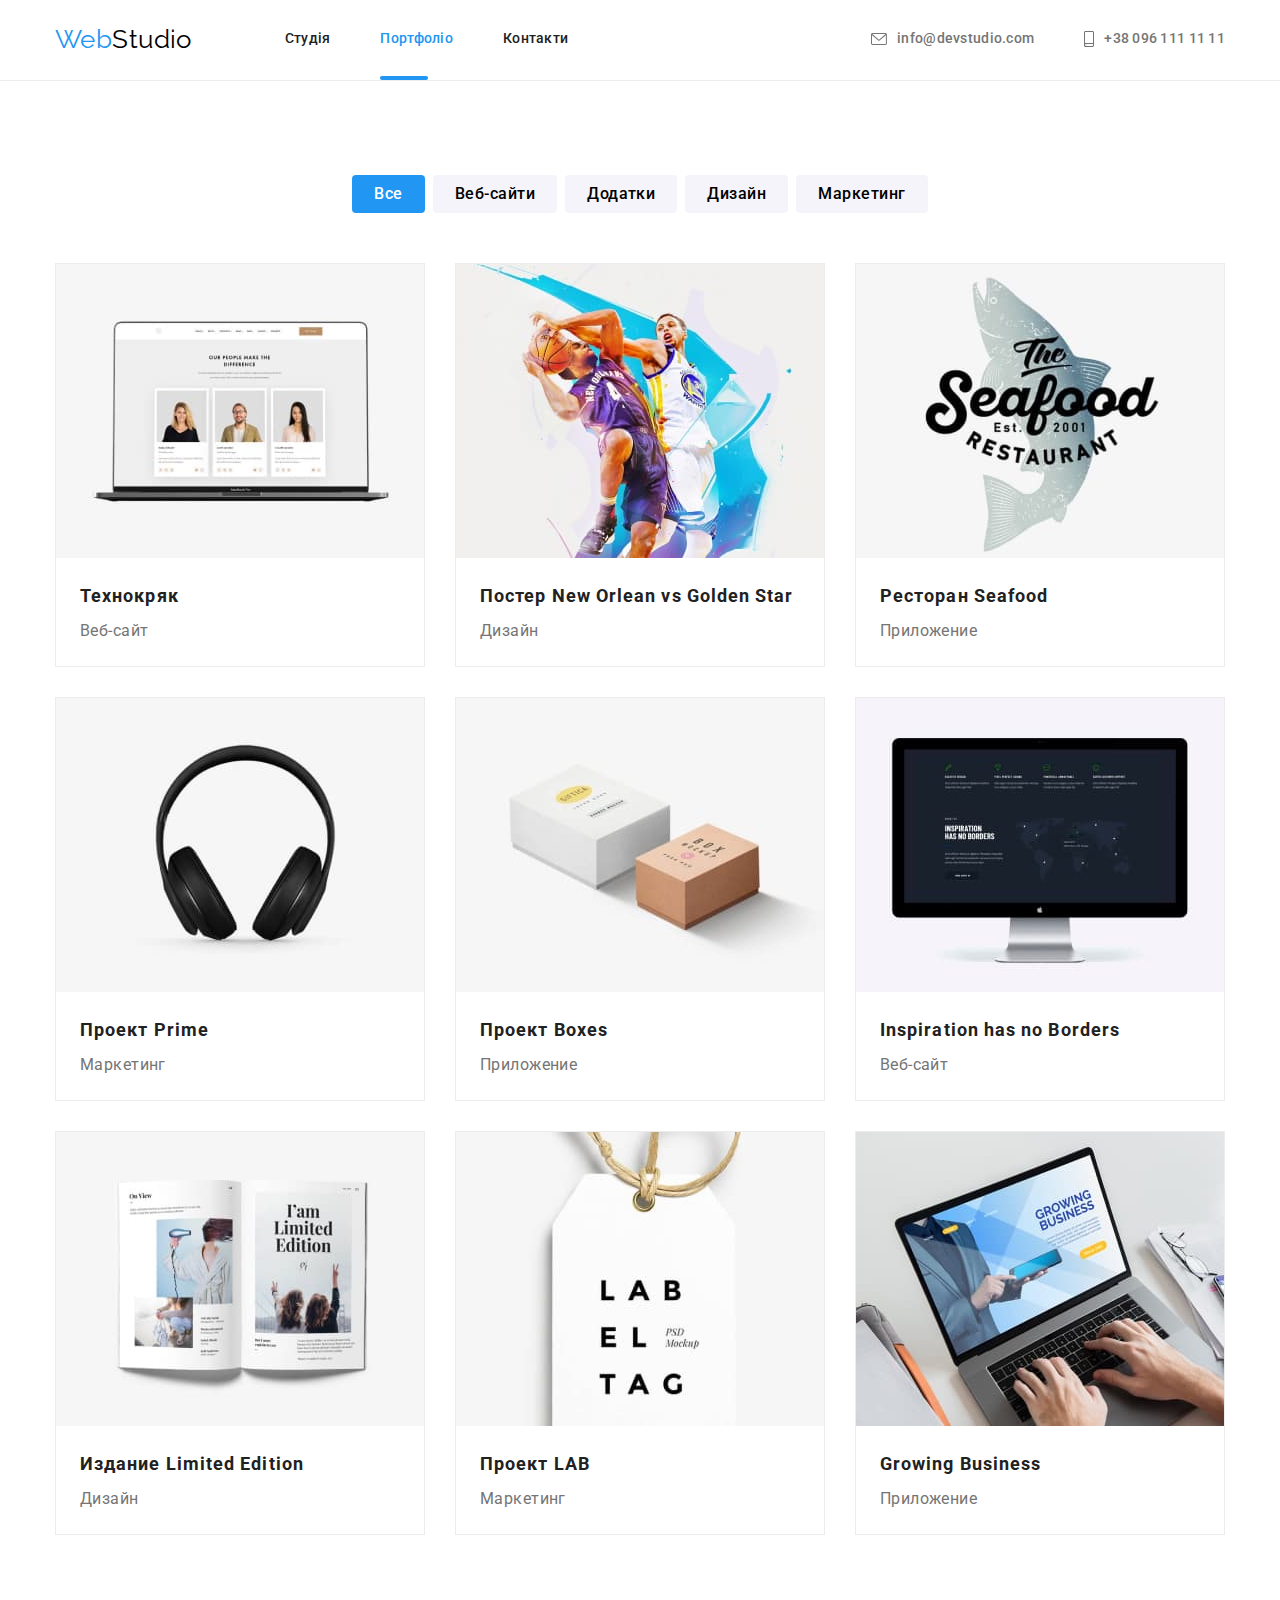
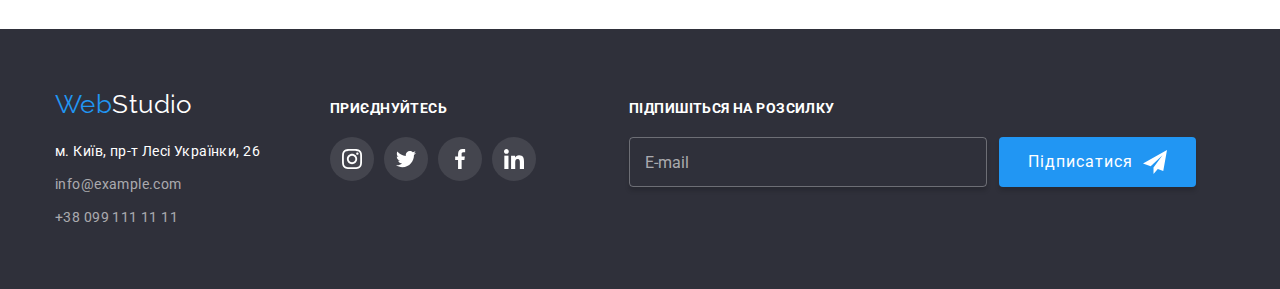
==== commit cc73343d: "HW-06" ====
--- a/portfolio.html
+++ b/portfolio.html
@@ -272,6 +272,24 @@
 						</li>
 					</ul>
 				</div>
+
+				<!-- ==========FOOTER-SUBSCRIBE======================= -->
+				<div class="footer-subscribe">
+					<form action="#" class="form-subscribe">
+						<h2 class="footer-title">Підпишіться на розсилку</h2>
+						<div class="form-subscribe-fields">
+							<label class="input-field">
+								<input type="email" class="form-input" placeholder="E-mail" name="email" />
+							</label>
+							<button class="btn-submit" type="submit">
+								Підписатися
+								<svg class="link-svg" width="24" height="24">
+									<use href="images/sprite.svg#icon-submint"></use>
+								</svg>
+							</button>
+						</div>
+					</form>
+				</div>
 			</div>
 		</footer>
 	</body>
--- a/css/styles.css
+++ b/css/styles.css
@@ -126,7 +126,7 @@
 	line-height: 1.14;
 	letter-spacing: 0.02em;
 	color: var(--primery-text-color);
-	transition: var(--transithion-duration-function);
+	transition: color var(--transithion-duration-function);
 }
 
 .menu-link:not(:last-child),
@@ -444,7 +444,7 @@
 	font-style: normal;
 	line-height: 1.71;
 	color: rgba(255, 255, 255, 0.6);
-	transition: var(--transithion-duration-function);
+	transition: color var(--transithion-duration-function);
 }
 
 .adress-link:hover,
@@ -488,7 +488,7 @@
 	align-content: center;
 	justify-content: center;
 	fill: var(--third-text-color);
-	transition: background var(--transithion-duration-function);
+	transition: background-color var(--transithion-duration-function);
 }
 
 .social-item {
@@ -510,6 +510,84 @@
 	background: var(--accent-color);
 }
 
+/* =============FOOTER-SUBSCRIBE============ */
+.footer-subscribe {
+	margin-left: 93px;
+}
+
+.footer-title {
+	font-weight: 700;
+	font-size: 14px;
+	line-height: 1.14;
+	text-transform: uppercase;
+	margin-bottom: 20px;
+	color: #ffffff;
+}
+
+.form-subscribe-fields {
+	display: flex;
+	border: none;
+	padding: 0;
+}
+.input-field {
+	margin-right: 12px;
+}
+
+.form-input {
+	width: 358px;
+	height: 50px;
+	padding: 16px 15px;
+	font-size: 16px;
+	line-height: 1.2;
+	color: var(--background);
+	background: transparent;
+	outline: none;
+	cursor: pointer;
+	border: 1px solid rgba(255, 255, 255, 0.3);
+	box-shadow: 0px 4px 4px rgba(0, 0, 0, 0.15);
+	border-radius: 4px;
+	transition: border 250ms cubic-bezier(0.4, 0, 0.2, 1);
+}
+
+.btn-submit {
+	padding-top: 10px;
+	padding-bottom: 10px;
+	padding-right: 62px;
+	padding-left: 28px;
+	font-size: 16px;
+	line-height: 1.88;
+	letter-spacing: 0.06em;
+	background: var(--accent-color);
+	color: var(--third-text-color);
+	box-shadow: 0px 4px 4px rgba(0, 0, 0, 0.15);
+	border-radius: 4px;
+	transition: background-color var(--transithion-duration-function);
+}
+
+.form-subscribe .form-input:focus {
+	outline: none;
+	border: 1px solid var(--accent-color);
+}
+
+.form-subscribe .form-input::placeholder {
+	color: rgba(255, 255, 255, 0.6);
+}
+
+.btn-submit:active {
+	background-color: #188ce8;
+}
+
+.form-subscribe .btn-submit {
+	display: flex;
+	align-items: center;
+	justify-content: center;
+	padding: 10px 29px;
+	gap: 10px;
+}
+
+.link-svg {
+	fill: var(--third-text-color);
+}
 /* =============PORTFOLIO============= */
 
 .portfolio-filtr {
@@ -543,7 +621,8 @@
 	letter-spacing: 0.03em;
 	background: var(--third-backgraund-color);
 	border-radius: 4px;
-	transition: background var(--transithion-duration-function), color var(--transithion-duration-function);
+	transition: background var(--transithion-duration-function), color var(--transithion-duration-function),
+		box-shadow var(--transithion-duration-function);
 }
 
 .portfolio-btn:hover,
@@ -586,9 +665,8 @@
 
 .portfolio-link {
 	display: block;
-
-	max-width: 100%;
 	background-color: var(--primery-backgraund-color);
+	transition: box-shadow var(--transithion-duration-function);
 }
 
 .portfolio-link:hover,
